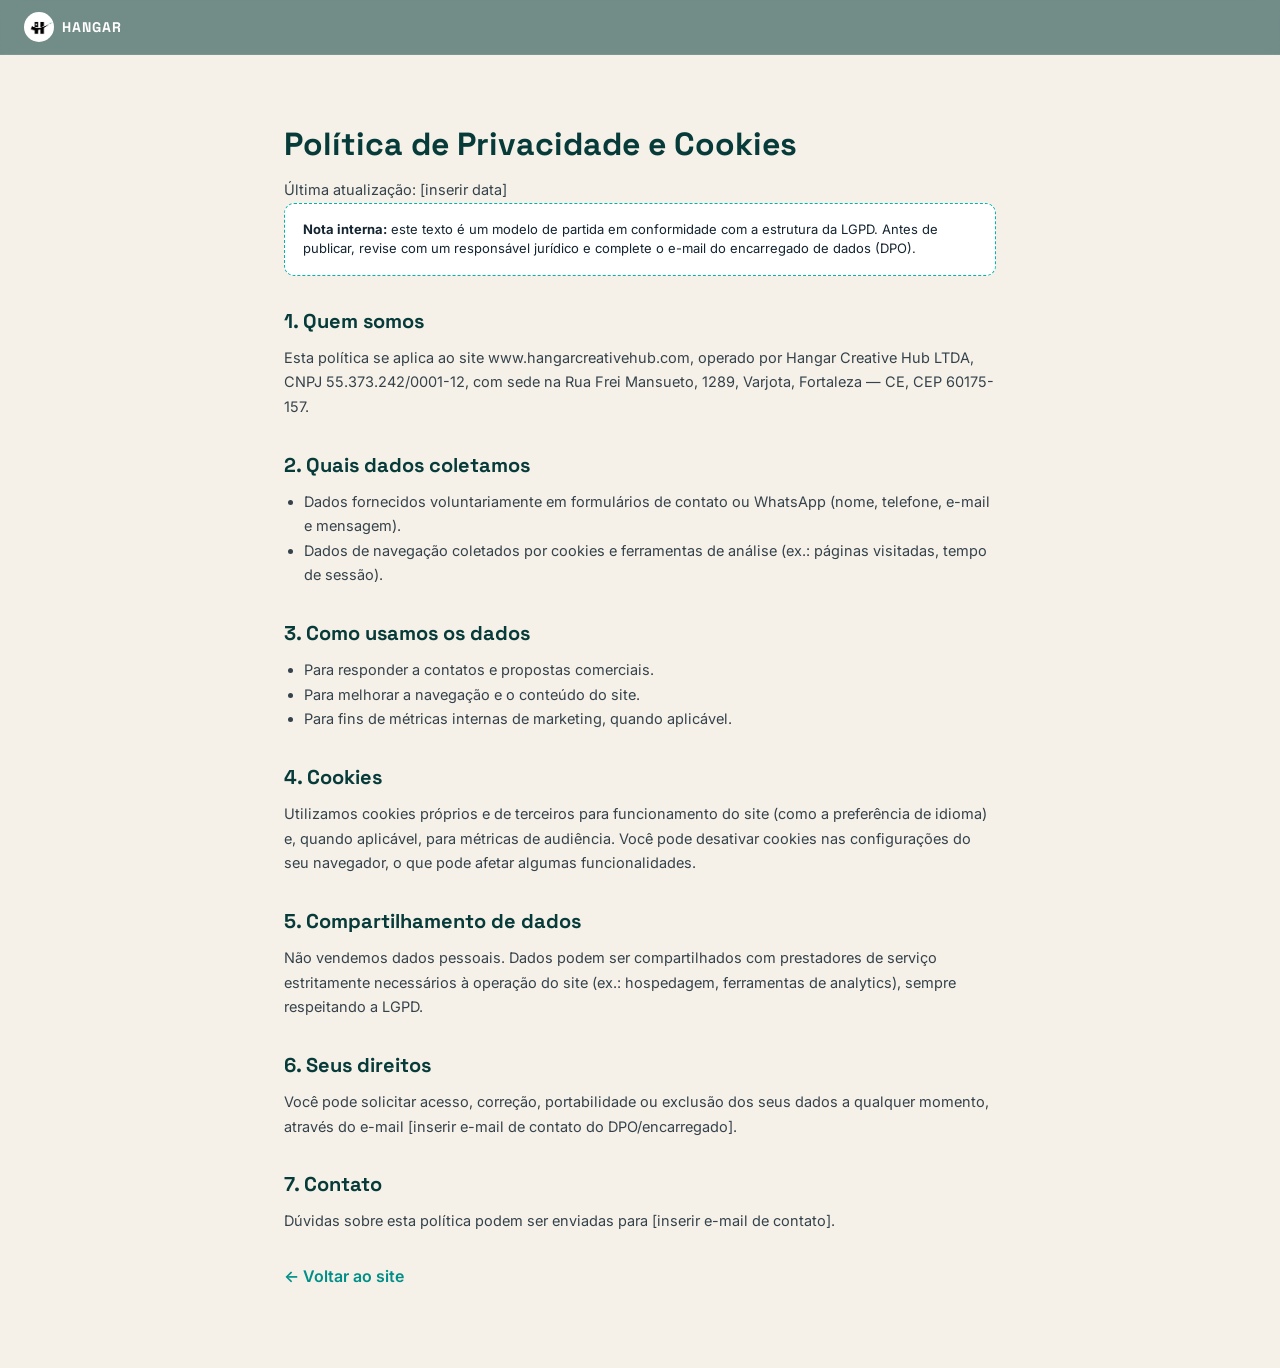
==== privacidade.html @ 0e2d7eeb "Add files via upload" ====
<!DOCTYPE html>
<html lang="pt-BR">
<head>
<meta charset="UTF-8">
<meta name="viewport" content="width=device-width, initial-scale=1.0">
<title>Política de Privacidade e Cookies | Hangar Creative Hub</title>
<link href="https://fonts.googleapis.com/css2?family=Space+Grotesk:wght@500;700&family=Inter:wght@300;400;500;600&display=swap" rel="stylesheet">
<link rel="stylesheet" href="style.css">
<link rel="icon" href="images/logo-hangar.png">
<style>
    .policy { max-width: 760px; margin: 0 auto; padding: 120px 24px 80px; background: var(--sand); }
    .policy h1 { font-family: var(--font-display); font-size: 32px; margin-bottom: 10px; color: var(--navy); }
    .policy h2 { font-family: var(--font-display); font-size: 20px; margin: 30px 0 10px; color: var(--navy); }
    .policy p, .policy li { font-size: 14.5px; line-height: 1.7; opacity: 0.85; }
    .policy ul { padding-left: 20px; margin-bottom: 10px; }
    .policy .note { background: #fff; border: 1px dashed var(--teal); border-radius: 10px; padding: 16px 18px; font-size: 13px; margin-bottom: 30px; }
    .policy a.back { display: inline-block; margin-top: 30px; color: var(--teal-dark); text-decoration: none; font-weight: 600; }
</style>
</head>
<body>
<header class="topbar">
    <a href="index.html" class="topbar-logo">
        <img src="images/logo-hangar.png" alt="Hangar Creative Hub">
        <span>HANGAR</span>
    </a>
</header>

<main class="policy">
    <h1>Política de Privacidade e Cookies</h1>
    <p>Última atualização: [inserir data]</p>

    <div class="note">
        <strong>Nota interna:</strong> este texto é um modelo de partida em conformidade com a estrutura da LGPD.
        Antes de publicar, revise com um responsável jurídico e complete o e-mail do encarregado de dados (DPO).
    </div>

    <h2>1. Quem somos</h2>
    <p>Esta política se aplica ao site www.hangarcreativehub.com, operado por Hangar Creative Hub LTDA,
    CNPJ 55.373.242/0001-12, com sede na Rua Frei Mansueto, 1289, Varjota, Fortaleza — CE, CEP 60175-157.</p>

    <h2>2. Quais dados coletamos</h2>
    <ul>
        <li>Dados fornecidos voluntariamente em formulários de contato ou WhatsApp (nome, telefone, e-mail e mensagem).</li>
        <li>Dados de navegação coletados por cookies e ferramentas de análise (ex.: páginas visitadas, tempo de sessão).</li>
    </ul>

    <h2>3. Como usamos os dados</h2>
    <ul>
        <li>Para responder a contatos e propostas comerciais.</li>
        <li>Para melhorar a navegação e o conteúdo do site.</li>
        <li>Para fins de métricas internas de marketing, quando aplicável.</li>
    </ul>

    <h2>4. Cookies</h2>
    <p>Utilizamos cookies próprios e de terceiros para funcionamento do site (como a preferência de idioma) e,
    quando aplicável, para métricas de audiência. Você pode desativar cookies nas configurações do seu navegador,
    o que pode afetar algumas funcionalidades.</p>

    <h2>5. Compartilhamento de dados</h2>
    <p>Não vendemos dados pessoais. Dados podem ser compartilhados com prestadores de serviço estritamente
    necessários à operação do site (ex.: hospedagem, ferramentas de analytics), sempre respeitando a LGPD.</p>

    <h2>6. Seus direitos</h2>
    <p>Você pode solicitar acesso, correção, portabilidade ou exclusão dos seus dados a qualquer momento,
    através do e-mail [inserir e-mail de contato do DPO/encarregado].</p>

    <h2>7. Contato</h2>
    <p>Dúvidas sobre esta política podem ser enviadas para [inserir e-mail de contato].</p>

    <a class="back" href="index.html">&larr; Voltar ao site</a>
</main>
</body>
</html>
---- style.css ----
/* ============================================
   HANGAR CREATIVE HUB — Design tokens
   Tema: aviação / hangar / "voar mais alto"
   ============================================ */
:root {
    --teal: #01B5AE;
    --teal-dark: #018E88;
    --navy: #073B39;
    --navy-soft: #0C4F4A;
    --sand: #F5F1E8;
    --amber: #FFB020;
    --white: #FFFFFF;
    --ink: #142430;

    --font-display: 'Space Grotesk', 'Inter', sans-serif;
    --font-body: 'Inter', -apple-system, BlinkMacSystemFont, 'Segoe UI', Roboto, sans-serif;
    --font-mono: 'Space Mono', monospace;

    --radius-lg: 22px;
    --radius-md: 14px;
    --radius-pill: 45px;
}

* {
    margin: 0;
    padding: 0;
    box-sizing: border-box;
}

html {
    scroll-behavior: smooth;
}

body {
    font-family: var(--font-body);
    color: var(--ink);
    line-height: 1.5;
    background: var(--sand);
    overflow-x: hidden;
}

@media (prefers-reduced-motion: reduce) {
    html { scroll-behavior: auto; }
    * { animation-duration: 0.01ms !important; animation-iteration-count: 1 !important; transition-duration: 0.01ms !important; }
}

a { color: inherit; }

img { max-width: 100%; display: block; }

/* ============ TOPBAR ============ */
.topbar {
    position: fixed;
    top: 0;
    left: 0;
    width: 100%;
    z-index: 1000;
    display: flex;
    align-items: center;
    justify-content: space-between;
    padding: 12px 24px;
    background: rgba(7, 59, 57, 0.55);
    backdrop-filter: blur(10px);
    -webkit-backdrop-filter: blur(10px);
    border-bottom: 1px solid rgba(255, 255, 255, 0.08);
}

.topbar-logo {
    display: flex;
    align-items: center;
    gap: 8px;
    text-decoration: none;
    color: var(--white);
    font-family: var(--font-display);
    font-weight: 700;
    letter-spacing: 1px;
    font-size: 14px;
}

.topbar-logo img {
    width: 30px;
    height: 30px;
    border-radius: 50%;
}

.topbar-nav {
    display: none;
    gap: 26px;
}

.topbar-nav a {
    text-decoration: none;
    color: rgba(255, 255, 255, 0.85);
    font-size: 13px;
    font-weight: 500;
    letter-spacing: 0.3px;
    transition: color 0.2s ease;
    position: relative;
    padding-bottom: 3px;
}

.topbar-nav a::after {
    content: '';
    position: absolute;
    left: 0;
    bottom: 0;
    width: 0%;
    height: 1.5px;
    background: var(--amber);
    transition: width 0.25s ease;
}

.topbar-nav a:hover::after { width: 100%; }

.topbar-nav a:hover { color: var(--amber); }

@media (min-width: 860px) {
    .topbar-nav { display: flex; }
}

/* ============ SELETOR DE IDIOMA ============ */
.language-selector {
    display: flex;
    gap: 4px;
    background: rgba(255, 255, 255, 0.08);
    padding: 4px;
    border-radius: 8px;
    border: 1px solid rgba(255, 255, 255, 0.15);
}

.lang-btn {
    width: 30px;
    height: 22px;
    border-radius: 4px;
    border: 1.5px solid rgba(255, 255, 255, 0.25);
    background: rgba(255, 255, 255, 0.08);
    cursor: pointer;
    transition: all 0.2s ease;
    display: flex;
    align-items: center;
    justify-content: center;
    padding: 0;
    overflow: hidden;
}

.lang-btn:hover { transform: scale(1.08); border-color: rgba(255, 255, 255, 0.5); }

.lang-btn.active {
    border-color: var(--amber);
    box-shadow: 0 0 8px rgba(255, 176, 32, 0.5);
    transform: scale(1.08);
}

.flag-icon { width: 100%; height: 100%; object-fit: cover; display: block; }

/* ============ HERO ============ */
.hero {
    position: relative;
    min-height: 100vh;
    display: flex;
    align-items: center;
    justify-content: center;
    padding: 100px 20px 60px;
    background:
        radial-gradient(circle at 18% 25%, rgba(255, 255, 255, 0.10) 0%, transparent 45%),
        radial-gradient(circle at 82% 75%, rgba(255, 255, 255, 0.08) 0%, transparent 50%),
        linear-gradient(150deg, var(--teal) 0%, var(--teal-dark) 65%, var(--navy) 130%);
    overflow: hidden;
}

/* pista/runway decorativa */
.hero-runway {
    position: absolute;
    left: 50%;
    bottom: -10%;
    width: 3px;
    height: 60%;
    transform: translateX(-50%) rotate(0deg);
    background-image: repeating-linear-gradient(
        to top,
        rgba(255, 255, 255, 0.55) 0,
        rgba(255, 255, 255, 0.55) 22px,
        transparent 22px,
        transparent 46px
    );
    opacity: 0.35;
    pointer-events: none;
}

.hero-plane {
    position: absolute;
    left: 50%;
    bottom: 0;
    color: var(--amber);
    font-size: 14px;
    transform: translateX(-50%) rotate(-90deg);
    animation: flyUp 5s ease-in-out infinite;
    text-shadow: 0 0 10px rgba(255, 176, 32, 0.6);
}

@keyframes flyUp {
    0% { bottom: 0%; opacity: 0; }
    10% { opacity: 1; }
    90% { opacity: 1; }
    100% { bottom: 100%; opacity: 0; }
}

.hero-inner {
    max-width: 440px;
    width: 100%;
    text-align: center;
    position: relative;
    z-index: 1;
}

.profile-pic {
    width: 150px;
    height: 150px;
    border-radius: 50%;
    object-fit: cover;
    margin: 0 auto 20px;
    background: rgba(255, 255, 255, 0.12);
    border: 3px solid rgba(255, 255, 255, 0.35);
    box-shadow: 0 8px 30px rgba(0, 0, 0, 0.2), 0 0 15px rgba(255, 255, 255, 0.15);
    animation: slideUp 0.5s ease both;
}

.eyebrow {
    font-family: var(--font-mono);
    font-size: 11px;
    letter-spacing: 2px;
    text-transform: uppercase;
    color: var(--amber);
    margin-bottom: 10px;
}

.hero h1 {
    font-family: var(--font-display);
    font-size: 32px;
    font-weight: 700;
    color: var(--white);
    letter-spacing: 1px;
    min-height: 42px;
    margin-bottom: 14px;
    text-shadow: 0 2px 10px rgba(0, 0, 0, 0.2);
}

.typing-cursor {
    display: inline-block;
    width: 2px;
    height: 28px;
    background-color: var(--amber);
    margin-left: 2px;
    animation: blink 1s infinite;
    vertical-align: bottom;
}

@keyframes blink { 0%, 100% { opacity: 1; } 50% { opacity: 0; } }

.main-description {
    font-size: 15px;
    color: rgba(255, 255, 255, 0.95);
    margin-bottom: 18px;
    line-height: 1.5;
    text-shadow: 0 1px 3px rgba(0, 0, 0, 0.2);
    animation: slideUp 0.5s ease 0.05s both;
}

.bubbles-container {
    display: flex;
    flex-wrap: wrap;
    justify-content: center;
    gap: 6px;
    margin-bottom: 26px;
    animation: slideUp 0.5s ease 0.1s both;
}

.bubble {
    background: rgba(255, 255, 255, 0.15);
    color: rgba(255, 255, 255, 0.95);
    padding: 6px 12px;
    border-radius: 15px;
    font-size: 11px;
    font-family: var(--font-mono);
    letter-spacing: 0.3px;
    border: 1px solid rgba(255, 255, 255, 0.2);
    backdrop-filter: blur(4px);
    transition: all 0.2s ease;
    white-space: nowrap;
}

.bubble:hover { transform: scale(1.08); background: rgba(255, 255, 255, 0.3); }

.buttons-container {
    display: flex;
    flex-direction: column;
    gap: 12px;
    width: 100%;
    max-width: 360px;
    margin: 0 auto 22px;
}

.buttons-container.narrow { max-width: 320px; }

.link-button {
    display: flex;
    align-items: center;
    justify-content: center;
    background: rgba(255, 255, 255, 0.97);
    border: 1.5px solid rgba(255, 255, 255, 0.4);
    border-radius: var(--radius-pill);
    text-decoration: none;
    font-weight: 500;
    font-size: 14px;
    transition: all 0.2s ease;
    height: 54px;
    width: 100%;
    box-shadow: 0 3px 15px rgba(0, 0, 0, 0.15);
    padding: 0 20px;
    animation: slideUp 0.5s ease both;
}

.link-button.portfolio, .link-button.cap { color: var(--navy) !important; }
.link-button.portfolio i, .link-button.cap i { color: var(--navy) !important; }

.link-button:not(.portfolio):not(.cap) { color: var(--teal-dark); background: var(--amber); border-color: var(--amber); }
.link-button:not(.portfolio):not(.cap) i { color: var(--navy); }
.link-button:not(.portfolio):not(.cap) .button-text { color: var(--navy); font-weight: 600; }

.link-button:hover {
    transform: translateY(-2px);
    box-shadow: 0 6px 22px rgba(0, 0, 0, 0.2);
}

.link-button-content { display: flex; align-items: center; justify-content: center; width: 100%; gap: 8px; }
.link-button i { font-size: 15px; }
.button-text { text-align: center; white-space: nowrap; overflow: hidden; text-overflow: ellipsis; font-weight: 500; font-size: 14px; }

.social-links { display: flex; justify-content: center; gap: 15px; margin-bottom: 30px; }

.social-icon {
    width: 46px;
    height: 46px;
    border-radius: 50%;
    background: rgba(255, 255, 255, 0.95);
    border: 1.5px solid rgba(255, 255, 255, 0.4);
    display: flex;
    align-items: center;
    justify-content: center;
    text-decoration: none;
    color: var(--teal);
    transition: all 0.2s ease;
    font-size: 19px;
    box-shadow: 0 3px 15px rgba(0, 0, 0, 0.12);
}

.social-icon:hover { transform: translateY(-2px) scale(1.05); }

.scroll-cue {
    display: inline-flex;
    flex-direction: column;
    align-items: center;
    gap: 4px;
    text-decoration: none;
    color: rgba(255, 255, 255, 0.75);
    font-family: var(--font-mono);
    font-size: 10px;
    letter-spacing: 1.5px;
    text-transform: uppercase;
    animation: floatY 2.4s ease-in-out infinite;
}

@keyframes floatY { 0%, 100% { transform: translateY(0); } 50% { transform: translateY(6px); } }

@keyframes slideUp { from { opacity: 0; transform: translateY(12px); } to { opacity: 1; transform: translateY(0); } }

/* ============ PAINEL DE APTIDÕES (quadro de voos) ============ */
.board {
    background: var(--navy);
    color: var(--sand);
    overflow: hidden;
    padding: 14px 0;
    border-top: 1px solid rgba(255, 255, 255, 0.08);
    border-bottom: 1px solid rgba(255, 255, 255, 0.08);
}

.board-track {
    display: flex;
    gap: 14px;
    white-space: nowrap;
    font-family: var(--font-mono);
    font-size: 12px;
    letter-spacing: 2px;
    color: var(--amber);
    animation: scrollBoard 26s linear infinite;
    width: max-content;
}

.board-track span:nth-child(2n) { color: rgba(245, 241, 232, 0.55); }

@keyframes scrollBoard {
    from { transform: translateX(0); }
    to { transform: translateX(-50%); }
}

/* ============ SEÇÕES GERAIS ============ */
.section {
    padding: 80px 24px;
    max-width: 1080px;
    margin: 0 auto;
}

.section-light { background: var(--sand); }
.section-dark { background: var(--navy); color: var(--sand); }
.section-dark .eyebrow { color: var(--amber); }
.section-dark h2 { color: var(--white); }

.section h2 {
    font-family: var(--font-display);
    font-size: clamp(28px, 4vw, 40px);
    font-weight: 700;
    margin-bottom: 14px;
    letter-spacing: 0.3px;
}

.section .eyebrow { text-align: left; }

.section-lead {
    max-width: 620px;
    font-size: 16px;
    opacity: 0.85;
    margin-bottom: 44px;
}

.section-dark, .section-light { text-align: left; }

.sobre .section-lead, .contato .section-lead { max-width: 720px; }

/* ============ GRID DE SERVIÇOS ============ */
.cards-grid {
    display: grid;
    grid-template-columns: repeat(auto-fit, minmax(230px, 1fr));
    gap: 18px;
}

.service-card {
    background: var(--white);
    border-radius: var(--radius-md);
    padding: 26px 22px;
    box-shadow: 0 4px 20px rgba(7, 59, 57, 0.06);
    border: 1px solid rgba(7, 59, 57, 0.06);
    transition: transform 0.25s ease, box-shadow 0.25s ease, border-color 0.25s ease;
}

.service-card:hover {
    transform: translateY(-6px);
    box-shadow: 0 14px 34px rgba(7, 59, 57, 0.14);
    border-color: rgba(1, 181, 174, 0.35);
}

.service-card i {
    font-size: 22px;
    color: var(--teal);
    margin-bottom: 14px;
    display: inline-block;
    transition: transform 0.3s ease;
}

.service-card:hover i { transform: scale(1.18) rotate(-6deg); }

.service-card h3 {
    font-family: var(--font-display);
    font-size: 17px;
    margin-bottom: 8px;
    color: var(--navy);
}

.service-card p { font-size: 13.5px; opacity: 0.75; line-height: 1.5; }

/* ============ CASES ============ */
.cases-grid {
    display: grid;
    grid-template-columns: 1fr;
    gap: 20px;
    margin-bottom: 36px;
}

@media (min-width: 700px) {
    .cases-grid { grid-template-columns: repeat(2, 1fr); }
}

.case-card {
    background: var(--navy-soft);
    border: 1px dashed rgba(255, 176, 32, 0.4);
    border-radius: var(--radius-md);
    padding: 24px;
    transition: transform 0.25s ease, border-color 0.25s ease, box-shadow 0.25s ease;
}

.case-card:hover {
    transform: translateY(-5px);
    border-color: rgba(255, 176, 32, 0.9);
    border-style: solid;
    box-shadow: 0 16px 34px rgba(0, 0, 0, 0.25);
}

.case-tag {
    display: inline-block;
    font-family: var(--font-mono);
    font-size: 10.5px;
    letter-spacing: 1.5px;
    color: var(--amber);
    border: 1px solid var(--amber);
    padding: 4px 10px;
    border-radius: 20px;
    margin-bottom: 14px;
}

.case-card h3 {
    font-family: var(--font-display);
    font-size: 19px;
    margin-bottom: 14px;
    color: var(--white);
}

.case-card dl { display: flex; flex-direction: column; gap: 4px; }

.case-card dt {
    font-family: var(--font-mono);
    font-size: 10.5px;
    letter-spacing: 1px;
    text-transform: uppercase;
    color: rgba(245, 241, 232, 0.5);
    margin-top: 10px;
}

.case-card dd { font-size: 13.5px; opacity: 0.9; line-height: 1.5; }
.case-card dd em { display: block; opacity: 0.55; font-style: italic; margin-top: 3px; font-size: 12px; }

.ghost-button {
    display: inline-flex;
    align-items: center;
    gap: 10px;
    text-decoration: none;
    color: var(--amber);
    border: 1.5px solid var(--amber);
    padding: 12px 22px;
    border-radius: var(--radius-pill);
    font-size: 14px;
    font-weight: 500;
    transition: all 0.2s ease;
}

.ghost-button:hover { background: var(--amber); color: var(--navy); }

/* ============ MÉTODO / FLIGHTPATH ============ */
.flightpath {
    list-style: none;
    display: grid;
    grid-template-columns: repeat(auto-fit, minmax(220px, 1fr));
    gap: 0;
    position: relative;
}

.flightpath li {
    padding: 20px;
    border-top: 2px dotted rgba(7, 59, 57, 0.25);
    position: relative;
}

.flightpath li::before {
    content: '';
    position: absolute;
    top: -6px;
    left: 20px;
    width: 10px;
    height: 10px;
    border-radius: 50%;
    background: var(--amber);
    box-shadow: 0 0 0 0 rgba(255, 176, 32, 0.5);
    animation: dotPulse 2.6s ease-out infinite;
}

.flightpath li:nth-child(2)::before { animation-delay: 0.4s; }
.flightpath li:nth-child(3)::before { animation-delay: 0.8s; }
.flightpath li:nth-child(4)::before { animation-delay: 1.2s; }

@keyframes dotPulse {
    0% { box-shadow: 0 0 0 0 rgba(255, 176, 32, 0.5); }
    70% { box-shadow: 0 0 0 8px rgba(255, 176, 32, 0); }
    100% { box-shadow: 0 0 0 0 rgba(255, 176, 32, 0); }
}

.flightpath .leg {
    display: block;
    font-family: var(--font-mono);
    font-size: 11px;
    letter-spacing: 1.5px;
    color: var(--teal-dark);
    margin-bottom: 10px;
}

.flightpath h3 {
    font-family: var(--font-display);
    font-size: 18px;
    margin-bottom: 8px;
    color: var(--navy);
}

.flightpath p { font-size: 13.5px; opacity: 0.8; line-height: 1.5; }

/* ============ TESTEMUNHOS ============ */
.testimonial {
    background: var(--white);
    border-radius: var(--radius-md);
    padding: 26px 22px;
    box-shadow: 0 4px 20px rgba(7, 59, 57, 0.06);
    border: 1px solid rgba(7, 59, 57, 0.06);
}

.testimonial p { font-size: 14.5px; font-style: italic; opacity: 0.85; margin-bottom: 14px; line-height: 1.55; }
.testimonial cite {
    font-family: var(--font-mono);
    font-size: 11.5px;
    font-style: normal;
    color: var(--teal-dark);
    letter-spacing: 0.3px;
}

/* ============ CONTATO ============ */
.contato-inner {
    text-align: center;
    max-width: 560px;
    margin: 0 auto;
}

.contato .eyebrow { text-align: center; }
.contato .section-lead { margin-left: auto; margin-right: auto; }
.contato .buttons-container { margin: 0 auto; }

/* ============ FOOTER ============ */
.site-footer {
    background: var(--navy);
    color: rgba(245, 241, 232, 0.75);
    padding: 56px 24px 26px;
}

.footer-grid {
    max-width: 1080px;
    margin: 0 auto 30px;
    display: grid;
    grid-template-columns: repeat(auto-fit, minmax(180px, 1fr));
    gap: 30px;
}

.footer-logo { width: 34px; height: 34px; border-radius: 50%; margin-bottom: 10px; }

.footer-grid h4 {
    font-family: var(--font-mono);
    font-size: 11px;
    letter-spacing: 1.5px;
    text-transform: uppercase;
    color: var(--amber);
    margin-bottom: 10px;
}

.footer-grid p, .footer-grid a { font-size: 13px; margin-bottom: 6px; text-decoration: none; line-height: 1.6; }
.footer-grid a:hover { color: var(--amber); }

.footer-copy {
    max-width: 1080px;
    margin: 0 auto;
    border-top: 1px solid rgba(255, 255, 255, 0.1);
    padding-top: 18px;
    font-size: 11.5px;
    font-family: var(--font-mono);
    opacity: 0.5;
}

/* ============ SCROLL REVEAL ============ */
.reveal { opacity: 0; transform: translateY(18px); transition: opacity 0.6s ease, transform 0.6s ease; }
.reveal.is-visible { opacity: 1; transform: translateY(0); }

.cards-grid > .reveal:nth-child(1), .cases-grid > .reveal:nth-child(1), .flightpath > .reveal:nth-child(1) { transition-delay: 0s; }
.cards-grid > .reveal:nth-child(2), .cases-grid > .reveal:nth-child(2), .flightpath > .reveal:nth-child(2) { transition-delay: 0.08s; }
.cards-grid > .reveal:nth-child(3), .cases-grid > .reveal:nth-child(3), .flightpath > .reveal:nth-child(3) { transition-delay: 0.16s; }
.cards-grid > .reveal:nth-child(4), .cases-grid > .reveal:nth-child(4), .flightpath > .reveal:nth-child(4) { transition-delay: 0.24s; }
.cards-grid > .reveal:nth-child(5) { transition-delay: 0.32s; }
.cards-grid > .reveal:nth-child(6) { transition-delay: 0.4s; }
.cards-grid > .reveal:nth-child(7) { transition-delay: 0.48s; }
.cards-grid > .reveal:nth-child(8) { transition-delay: 0.56s; }

/* ============ RESPONSIVO ============ */
@media (max-width: 480px) {
    .hero h1 { font-size: 26px; }
    .section { padding: 60px 20px; }
    .topbar { padding: 10px 14px; }
    .topbar-logo span { display: none; }
}
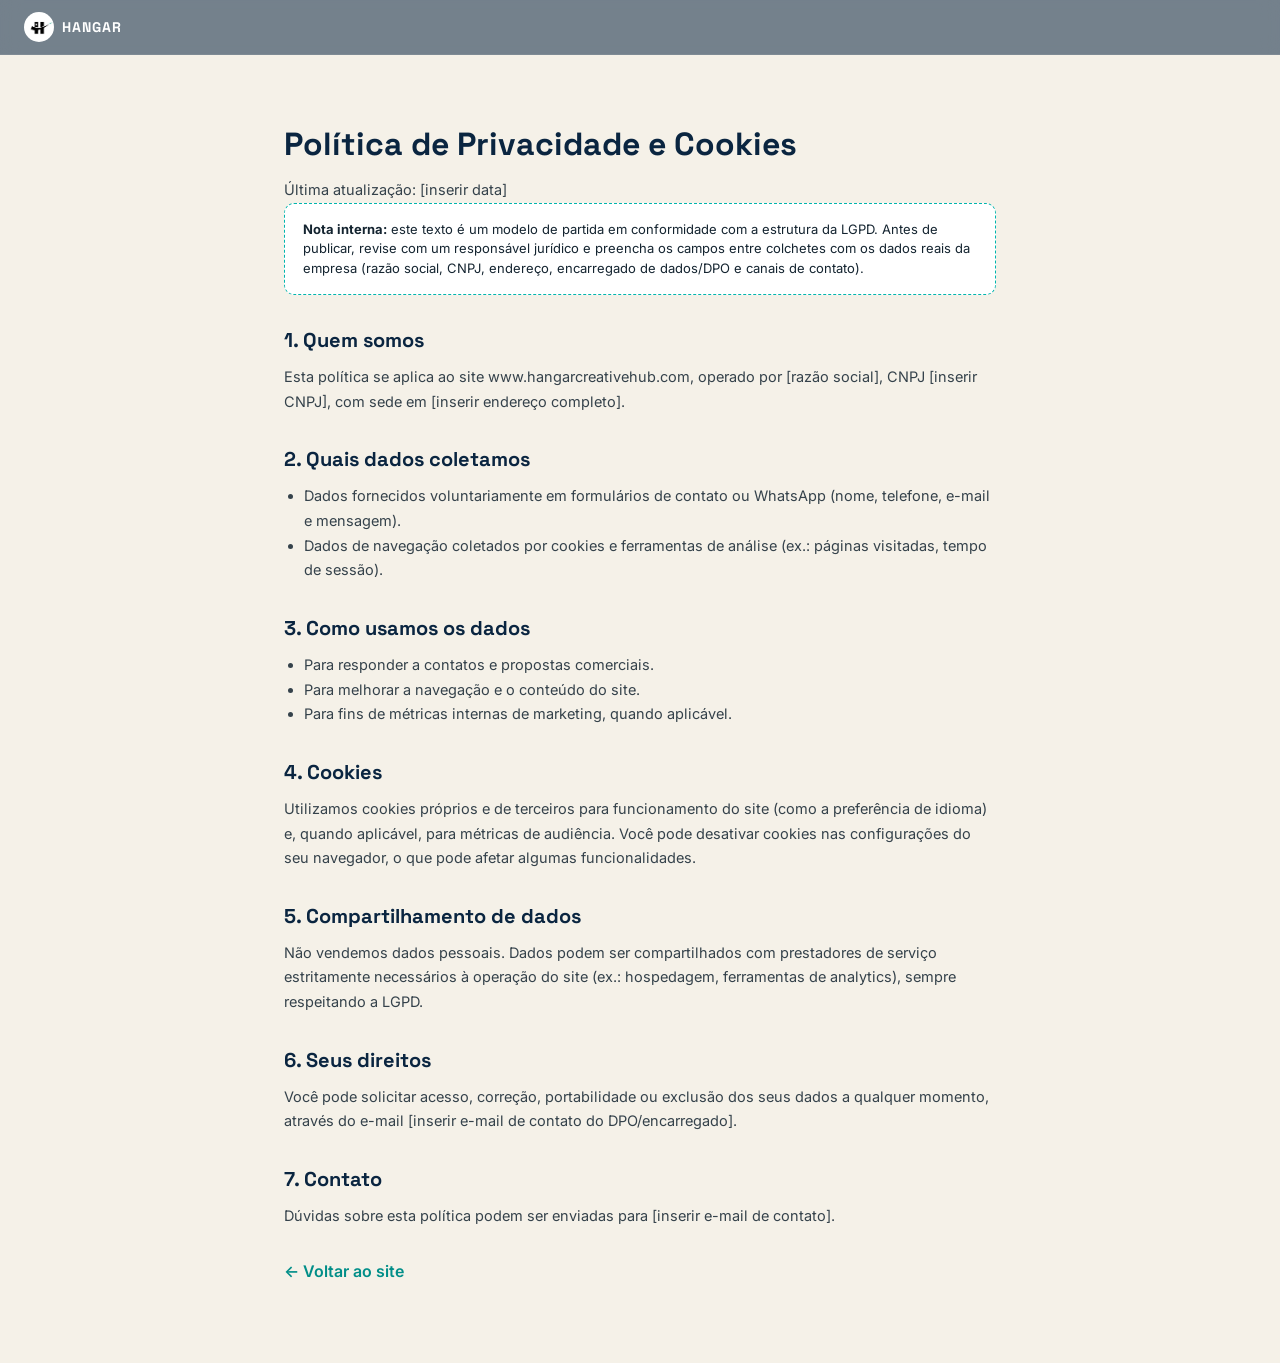
==== commit c304aec5: "Add files via upload" ====
--- a/privacidade.html
+++ b/privacidade.html
@@ -31,12 +31,13 @@
 
     <div class="note">
         <strong>Nota interna:</strong> este texto é um modelo de partida em conformidade com a estrutura da LGPD.
-        Antes de publicar, revise com um responsável jurídico e complete o e-mail do encarregado de dados (DPO).
+        Antes de publicar, revise com um responsável jurídico e preencha os campos entre colchetes com os dados
+        reais da empresa (razão social, CNPJ, endereço, encarregado de dados/DPO e canais de contato).
     </div>
 
     <h2>1. Quem somos</h2>
-    <p>Esta política se aplica ao site www.hangarcreativehub.com, operado por Hangar Creative Hub LTDA,
-    CNPJ 55.373.242/0001-12, com sede na Rua Frei Mansueto, 1289, Varjota, Fortaleza — CE, CEP 60175-157.</p>
+    <p>Esta política se aplica ao site www.hangarcreativehub.com, operado por [razão social], CNPJ [inserir CNPJ],
+    com sede em [inserir endereço completo].</p>
 
     <h2>2. Quais dados coletamos</h2>
     <ul>
--- a/style.css
+++ b/style.css
@@ -5,8 +5,8 @@
 :root {
     --teal: #01B5AE;
     --teal-dark: #018E88;
-    --navy: #073B39;
-    --navy-soft: #0C4F4A;
+    --navy: #0A2540;
+    --navy-soft: #123554;
     --sand: #F5F1E8;
     --amber: #FFB020;
     --white: #FFFFFF;
@@ -59,7 +59,7 @@
     align-items: center;
     justify-content: space-between;
     padding: 12px 24px;
-    background: rgba(7, 59, 57, 0.55);
+    background: rgba(10, 37, 64, 0.55);
     backdrop-filter: blur(10px);
     -webkit-backdrop-filter: blur(10px);
     border-bottom: 1px solid rgba(255, 255, 255, 0.08);
@@ -96,21 +96,7 @@
     letter-spacing: 0.3px;
     transition: color 0.2s ease;
     position: relative;
-    padding-bottom: 3px;
-}
-
-.topbar-nav a::after {
-    content: '';
-    position: absolute;
-    left: 0;
-    bottom: 0;
-    width: 0%;
-    height: 1.5px;
-    background: var(--amber);
-    transition: width 0.25s ease;
-}
-
-.topbar-nav a:hover::after { width: 100%; }
+}
 
 .topbar-nav a:hover { color: var(--amber); }
 
@@ -187,24 +173,6 @@
     pointer-events: none;
 }
 
-.hero-plane {
-    position: absolute;
-    left: 50%;
-    bottom: 0;
-    color: var(--amber);
-    font-size: 14px;
-    transform: translateX(-50%) rotate(-90deg);
-    animation: flyUp 5s ease-in-out infinite;
-    text-shadow: 0 0 10px rgba(255, 176, 32, 0.6);
-}
-
-@keyframes flyUp {
-    0% { bottom: 0%; opacity: 0; }
-    10% { opacity: 1; }
-    90% { opacity: 1; }
-    100% { bottom: 100%; opacity: 0; }
-}
-
 .hero-inner {
     max-width: 440px;
     width: 100%;
@@ -405,13 +373,28 @@
 
 /* ============ SEÇÕES GERAIS ============ */
 .section {
+    position: relative;
+    scroll-margin-top: 80px;
     padding: 80px 24px;
     max-width: 1080px;
     margin: 0 auto;
 }
 
-.section-light { background: var(--sand); }
-.section-dark { background: var(--navy); color: var(--sand); }
+.section-light::before, .section-dark::before {
+    content: '';
+    position: absolute;
+    top: 0;
+    bottom: 0;
+    left: 50%;
+    right: 50%;
+    margin-left: -50vw;
+    margin-right: -50vw;
+    z-index: -1;
+}
+
+.section-light::before { background: var(--sand); }
+.section-dark::before { background: var(--navy); }
+.section-dark { color: var(--sand); }
 .section-dark .eyebrow { color: var(--amber); }
 .section-dark h2 { color: var(--white); }
 
@@ -447,26 +430,14 @@
     background: var(--white);
     border-radius: var(--radius-md);
     padding: 26px 22px;
-    box-shadow: 0 4px 20px rgba(7, 59, 57, 0.06);
-    border: 1px solid rgba(7, 59, 57, 0.06);
-    transition: transform 0.25s ease, box-shadow 0.25s ease, border-color 0.25s ease;
-}
-
-.service-card:hover {
-    transform: translateY(-6px);
-    box-shadow: 0 14px 34px rgba(7, 59, 57, 0.14);
-    border-color: rgba(1, 181, 174, 0.35);
-}
-
-.service-card i {
-    font-size: 22px;
-    color: var(--teal);
-    margin-bottom: 14px;
-    display: inline-block;
-    transition: transform 0.3s ease;
-}
-
-.service-card:hover i { transform: scale(1.18) rotate(-6deg); }
+    box-shadow: 0 4px 20px rgba(10, 37, 64, 0.06);
+    border: 1px solid rgba(10, 37, 64, 0.06);
+    transition: transform 0.2s ease, box-shadow 0.2s ease;
+}
+
+.service-card:hover { transform: translateY(-4px); box-shadow: 0 10px 30px rgba(10, 37, 64, 0.12); }
+
+.service-card i { font-size: 22px; color: var(--teal); margin-bottom: 14px; }
 
 .service-card h3 {
     font-family: var(--font-display);
@@ -480,28 +451,158 @@
 /* ============ CASES ============ */
 .cases-grid {
     display: grid;
-    grid-template-columns: 1fr;
+    grid-template-columns: repeat(2, 1fr);
     gap: 20px;
     margin-bottom: 36px;
 }
 
-@media (min-width: 700px) {
-    .cases-grid { grid-template-columns: repeat(2, 1fr); }
+@media (max-width: 720px) {
+    .cases-grid { grid-template-columns: 1fr; }
 }
 
 .case-card {
     background: var(--navy-soft);
+    color: var(--sand);
     border: 1px dashed rgba(255, 176, 32, 0.4);
     border-radius: var(--radius-md);
     padding: 24px;
-    transition: transform 0.25s ease, border-color 0.25s ease, box-shadow 0.25s ease;
+    display: flex;
+    flex-direction: column;
+    transition: transform 0.25s ease, box-shadow 0.25s ease;
 }
 
 .case-card:hover {
-    transform: translateY(-5px);
-    border-color: rgba(255, 176, 32, 0.9);
-    border-style: solid;
-    box-shadow: 0 16px 34px rgba(0, 0, 0, 0.25);
+    transform: translateY(-4px);
+    box-shadow: 0 14px 34px rgba(10, 37, 64, 0.22);
+}
+
+/* ============ CARROSSEL DE IMAGENS DOS CASES ============ */
+.case-carousel {
+    position: relative;
+    width: calc(100% + 48px);
+    margin: -24px -24px 18px;
+    aspect-ratio: 4 / 3;
+    overflow: hidden;
+    border-radius: var(--radius-md) var(--radius-md) 0 0;
+    background: var(--navy);
+    touch-action: pan-y;
+    box-shadow: 0 10px 26px rgba(10, 37, 64, 0.28);
+}
+
+.case-carousel::after {
+    content: '';
+    position: absolute;
+    inset: auto 0 0 0;
+    height: 46%;
+    background: linear-gradient(to top, rgba(10, 37, 64, 0.5), rgba(10, 37, 64, 0));
+    pointer-events: none;
+}
+
+.case-carousel-hero {
+    width: 100%;
+    margin: 0 0 40px;
+    aspect-ratio: 21 / 9;
+    border-radius: var(--radius-md);
+}
+
+@media (max-width: 720px) {
+    .case-carousel-hero { aspect-ratio: 4 / 3; }
+}
+
+.case-carousel-track {
+    display: flex;
+    height: 100%;
+    transition: transform 0.5s cubic-bezier(0.65, 0, 0.35, 1);
+}
+
+.case-slide {
+    flex: 0 0 100%;
+    height: 100%;
+    display: flex;
+    align-items: center;
+    justify-content: center;
+    background: var(--sand);
+    overflow: hidden;
+}
+
+.case-slide img {
+    width: 100%;
+    height: 100%;
+    object-fit: contain;
+    background: var(--sand);
+    transition: transform 0.6s ease;
+}
+
+.case-carousel:hover .case-slide img { transform: scale(1.04); }
+
+.case-nav {
+    position: absolute;
+    z-index: 2;
+    top: 50%;
+    transform: translateY(-50%);
+    width: 34px;
+    height: 34px;
+    border-radius: 50%;
+    border: 1px solid rgba(255, 255, 255, 0.25);
+    background: rgba(10, 37, 64, 0.55);
+    backdrop-filter: blur(3px);
+    color: var(--white);
+    display: flex;
+    align-items: center;
+    justify-content: center;
+    cursor: pointer;
+    font-size: 13px;
+    transition: background 0.2s ease, opacity 0.2s ease, transform 0.2s ease;
+    opacity: 0;
+}
+
+.case-carousel:hover .case-nav,
+.case-carousel:focus-within .case-nav {
+    opacity: 1;
+}
+
+.case-nav:hover { background: var(--amber); color: var(--navy); transform: translateY(-50%) scale(1.08); }
+.case-nav.prev { left: 10px; }
+.case-nav.next { right: 10px; }
+
+/* Em telas de toque, sempre visíveis (não há :hover confiável) */
+@media (hover: none) {
+    .case-nav { opacity: 0.85; }
+}
+
+.case-carousel:has(.case-slide:only-child) .case-nav,
+.case-carousel:has(.case-slide:only-child) .case-dots {
+    display: none;
+}
+
+.case-dots {
+    position: absolute;
+    z-index: 2;
+    left: 0;
+    right: 0;
+    bottom: 12px;
+    display: flex;
+    justify-content: center;
+    gap: 6px;
+}
+
+.case-dot {
+    width: 7px;
+    height: 7px;
+    border-radius: 50px;
+    border: 1px solid rgba(255, 255, 255, 0.7);
+    background: rgba(255, 255, 255, 0.35);
+    padding: 0;
+    cursor: pointer;
+    transition: all 0.25s ease;
+}
+
+.case-dot:hover { background: rgba(255, 255, 255, 0.6); }
+
+.case-dot.active {
+    width: 20px;
+    background: var(--amber);
+    border-color: var(--amber);
 }
 
 .case-tag {
@@ -564,7 +665,7 @@
 
 .flightpath li {
     padding: 20px;
-    border-top: 2px dotted rgba(7, 59, 57, 0.25);
+    border-top: 2px dotted rgba(10, 37, 64, 0.25);
     position: relative;
 }
 
@@ -577,18 +678,6 @@
     height: 10px;
     border-radius: 50%;
     background: var(--amber);
-    box-shadow: 0 0 0 0 rgba(255, 176, 32, 0.5);
-    animation: dotPulse 2.6s ease-out infinite;
-}
-
-.flightpath li:nth-child(2)::before { animation-delay: 0.4s; }
-.flightpath li:nth-child(3)::before { animation-delay: 0.8s; }
-.flightpath li:nth-child(4)::before { animation-delay: 1.2s; }
-
-@keyframes dotPulse {
-    0% { box-shadow: 0 0 0 0 rgba(255, 176, 32, 0.5); }
-    70% { box-shadow: 0 0 0 8px rgba(255, 176, 32, 0); }
-    100% { box-shadow: 0 0 0 0 rgba(255, 176, 32, 0); }
 }
 
 .flightpath .leg {
@@ -609,33 +698,8 @@
 
 .flightpath p { font-size: 13.5px; opacity: 0.8; line-height: 1.5; }
 
-/* ============ TESTEMUNHOS ============ */
-.testimonial {
-    background: var(--white);
-    border-radius: var(--radius-md);
-    padding: 26px 22px;
-    box-shadow: 0 4px 20px rgba(7, 59, 57, 0.06);
-    border: 1px solid rgba(7, 59, 57, 0.06);
-}
-
-.testimonial p { font-size: 14.5px; font-style: italic; opacity: 0.85; margin-bottom: 14px; line-height: 1.55; }
-.testimonial cite {
-    font-family: var(--font-mono);
-    font-size: 11.5px;
-    font-style: normal;
-    color: var(--teal-dark);
-    letter-spacing: 0.3px;
-}
-
 /* ============ CONTATO ============ */
-.contato-inner {
-    text-align: center;
-    max-width: 560px;
-    margin: 0 auto;
-}
-
-.contato .eyebrow { text-align: center; }
-.contato .section-lead { margin-left: auto; margin-right: auto; }
+.contato { text-align: left; }
 .contato .buttons-container { margin: 0 auto; }
 
 /* ============ FOOTER ============ */
@@ -681,15 +745,6 @@
 .reveal { opacity: 0; transform: translateY(18px); transition: opacity 0.6s ease, transform 0.6s ease; }
 .reveal.is-visible { opacity: 1; transform: translateY(0); }
 
-.cards-grid > .reveal:nth-child(1), .cases-grid > .reveal:nth-child(1), .flightpath > .reveal:nth-child(1) { transition-delay: 0s; }
-.cards-grid > .reveal:nth-child(2), .cases-grid > .reveal:nth-child(2), .flightpath > .reveal:nth-child(2) { transition-delay: 0.08s; }
-.cards-grid > .reveal:nth-child(3), .cases-grid > .reveal:nth-child(3), .flightpath > .reveal:nth-child(3) { transition-delay: 0.16s; }
-.cards-grid > .reveal:nth-child(4), .cases-grid > .reveal:nth-child(4), .flightpath > .reveal:nth-child(4) { transition-delay: 0.24s; }
-.cards-grid > .reveal:nth-child(5) { transition-delay: 0.32s; }
-.cards-grid > .reveal:nth-child(6) { transition-delay: 0.4s; }
-.cards-grid > .reveal:nth-child(7) { transition-delay: 0.48s; }
-.cards-grid > .reveal:nth-child(8) { transition-delay: 0.56s; }
-
 /* ============ RESPONSIVO ============ */
 @media (max-width: 480px) {
     .hero h1 { font-size: 26px; }
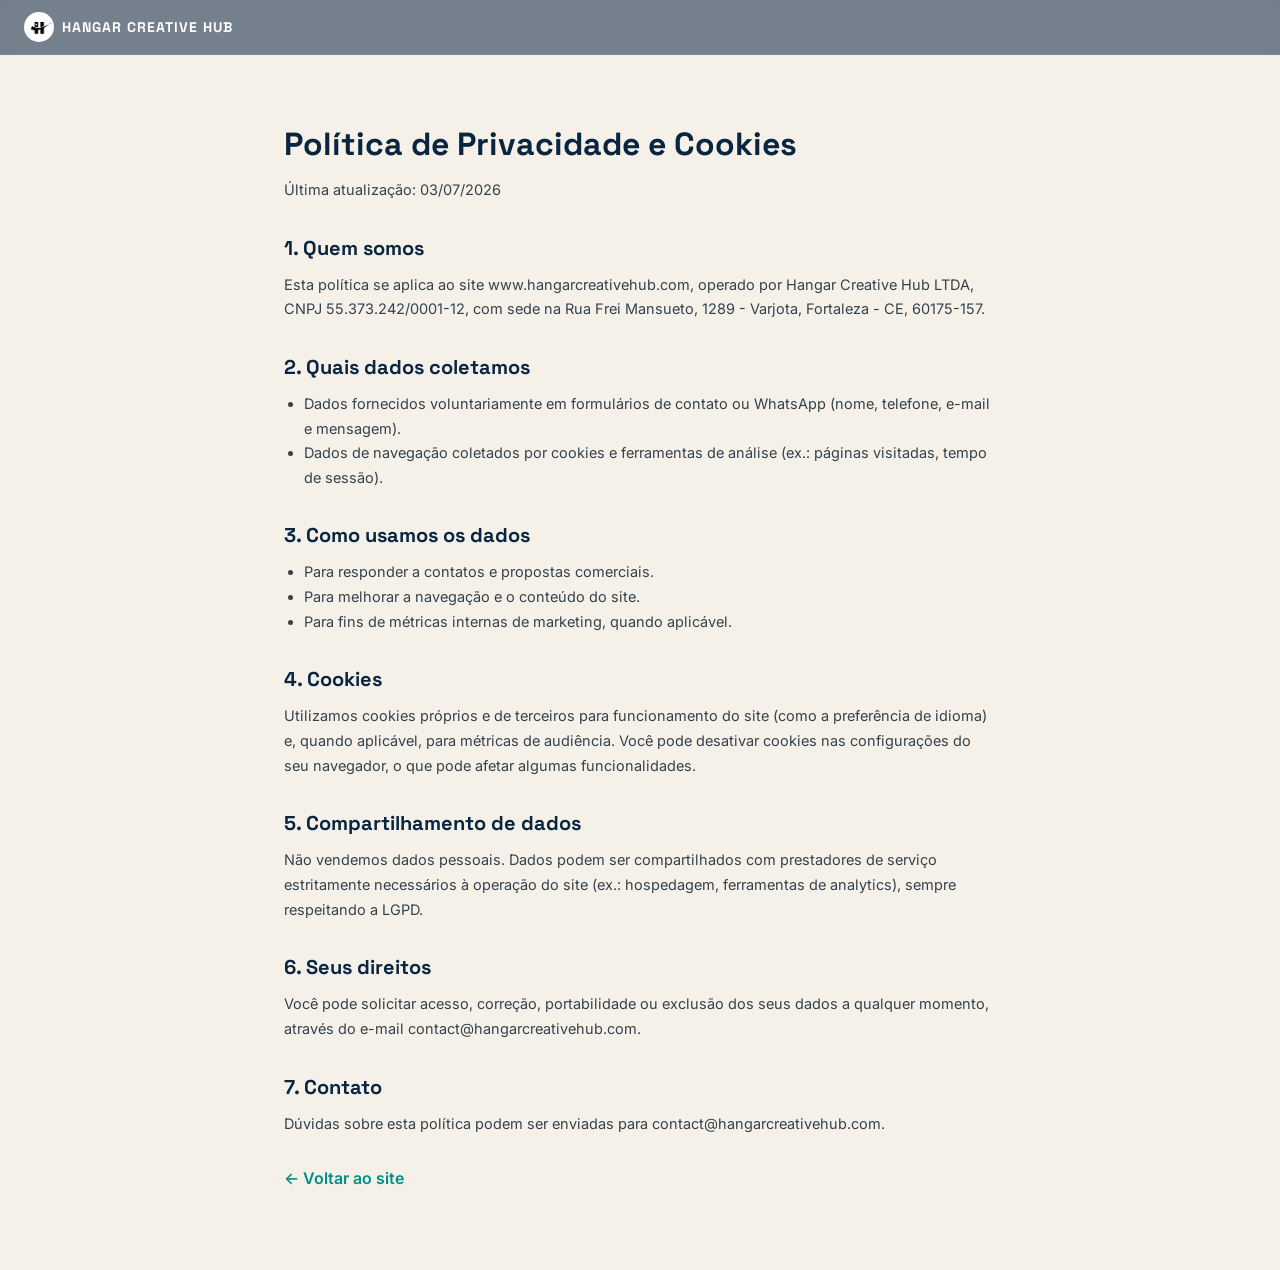
==== commit 4af39247: "Add files via upload" ====
--- a/privacidade.html
+++ b/privacidade.html
@@ -13,7 +13,6 @@
     .policy h2 { font-family: var(--font-display); font-size: 20px; margin: 30px 0 10px; color: var(--navy); }
     .policy p, .policy li { font-size: 14.5px; line-height: 1.7; opacity: 0.85; }
     .policy ul { padding-left: 20px; margin-bottom: 10px; }
-    .policy .note { background: #fff; border: 1px dashed var(--teal); border-radius: 10px; padding: 16px 18px; font-size: 13px; margin-bottom: 30px; }
     .policy a.back { display: inline-block; margin-top: 30px; color: var(--teal-dark); text-decoration: none; font-weight: 600; }
 </style>
 </head>
@@ -21,23 +20,17 @@
 <header class="topbar">
     <a href="index.html" class="topbar-logo">
         <img src="images/logo-hangar.png" alt="Hangar Creative Hub">
-        <span>HANGAR</span>
+        <span>HANGAR CREATIVE HUB</span>
     </a>
 </header>
 
 <main class="policy">
     <h1>Política de Privacidade e Cookies</h1>
-    <p>Última atualização: [inserir data]</p>
-
-    <div class="note">
-        <strong>Nota interna:</strong> este texto é um modelo de partida em conformidade com a estrutura da LGPD.
-        Antes de publicar, revise com um responsável jurídico e preencha os campos entre colchetes com os dados
-        reais da empresa (razão social, CNPJ, endereço, encarregado de dados/DPO e canais de contato).
-    </div>
+    <p>Última atualização: 03/07/2026</p>
 
     <h2>1. Quem somos</h2>
-    <p>Esta política se aplica ao site www.hangarcreativehub.com, operado por [razão social], CNPJ [inserir CNPJ],
-    com sede em [inserir endereço completo].</p>
+    <p>Esta política se aplica ao site www.hangarcreativehub.com, operado por Hangar Creative Hub LTDA, CNPJ 55.373.242/0001-12,
+    com sede na Rua Frei Mansueto, 1289 - Varjota, Fortaleza - CE, 60175-157.</p>
 
     <h2>2. Quais dados coletamos</h2>
     <ul>
@@ -63,10 +56,10 @@
 
     <h2>6. Seus direitos</h2>
     <p>Você pode solicitar acesso, correção, portabilidade ou exclusão dos seus dados a qualquer momento,
-    através do e-mail [inserir e-mail de contato do DPO/encarregado].</p>
+    através do e-mail contact@hangarcreativehub.com.</p>
 
     <h2>7. Contato</h2>
-    <p>Dúvidas sobre esta política podem ser enviadas para [inserir e-mail de contato].</p>
+    <p>Dúvidas sobre esta política podem ser enviadas para contact@hangarcreativehub.com.</p>
 
     <a class="back" href="index.html">&larr; Voltar ao site</a>
 </main>
